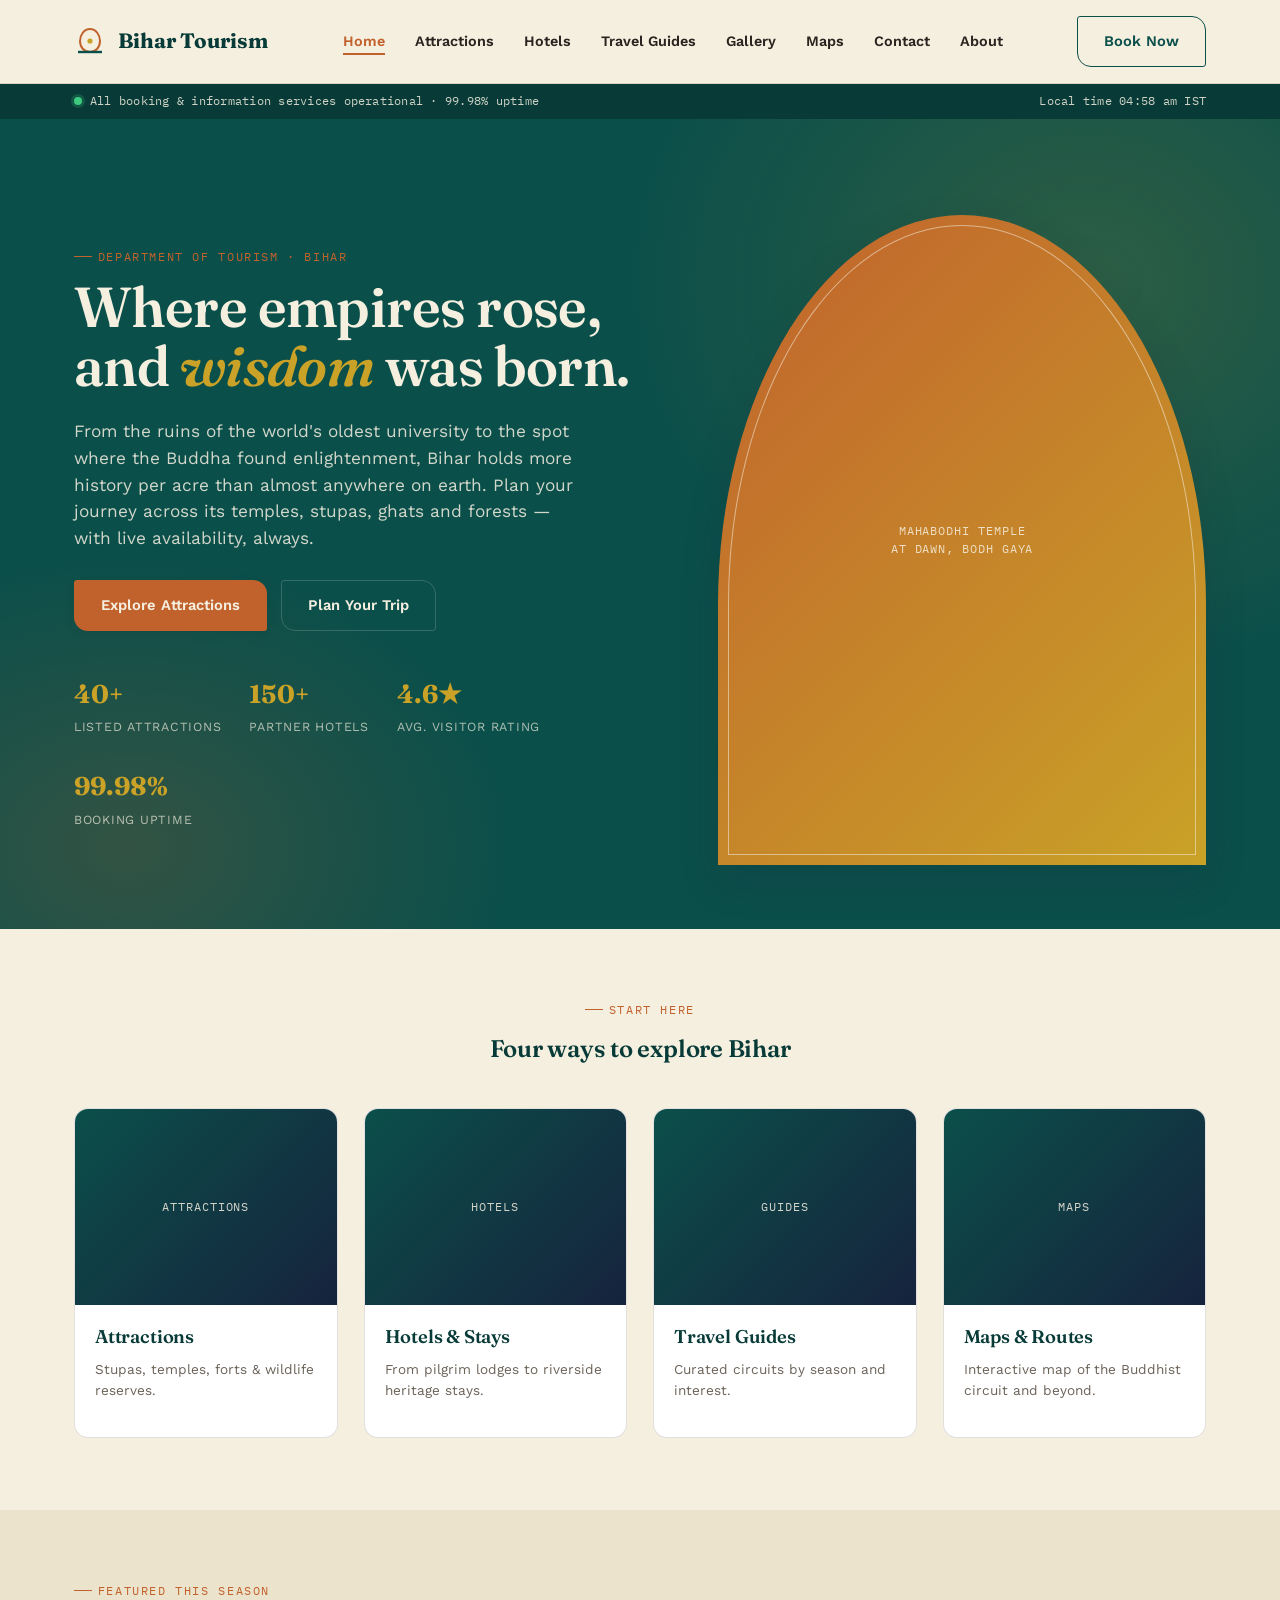
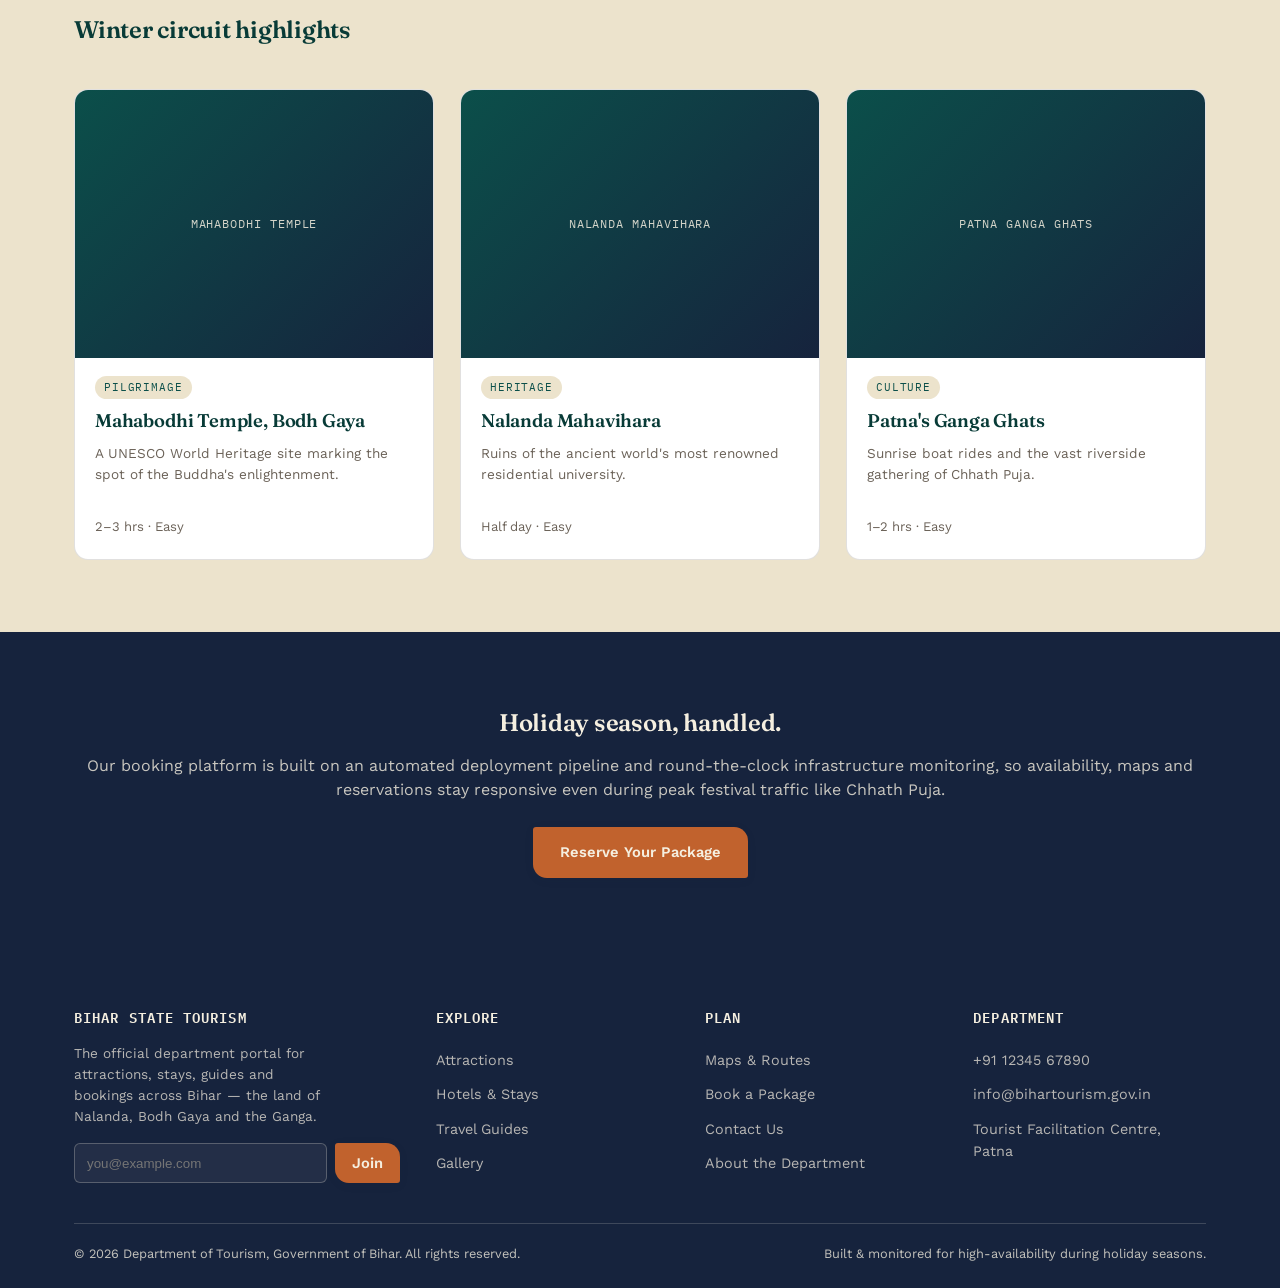
==== src/main/resources/templates/index.html @ 40209796 "frontend website done" ====
<!DOCTYPE html>
<html lang="en">
<head>
<meta charset="UTF-8">
<meta name="viewport" content="width=device-width, initial-scale=1.0">
<title>Home · Bihar State Tourism</title>
<meta name="description" content="Official tourism portal for the state of Bihar — attractions, hotels, guides, maps and bookings.">
<link rel="stylesheet" href="../static/css/style.css">
</head>
<body>
<a class="skip-link" href="#main">Skip to content</a>
<header class="site-header">
  <nav class="nav">
    <a class="brand" href="index.html">
      <svg class="mark" viewBox="0 0 32 32" fill="none" xmlns="http://www.w3.org/2000/svg" aria-hidden="true">
        <path d="M16 4 C10 4, 6 10, 6 16 C6 22, 10 27, 16 27 C22 27, 26 22, 26 16 C26 10, 22 4, 16 4Z" stroke="#C1622D" stroke-width="2" fill="none"/>
        <path d="M4 27h24" stroke="#0B4F4A" stroke-width="2.4"/>
        <circle cx="16" cy="16" r="2.6" fill="#C9A227"/>
      </svg>
      Bihar Tourism
    </a>
    <button class="nav-toggle" aria-label="Toggle menu" aria-expanded="false">
      <span></span><span></span><span></span>
    </button>
    <ul class="nav-links">
      <li><a href="index.html" class="active">Home</a></li>
      <li><a href="attractions.html">Attractions</a></li>
      <li><a href="hotels.html">Hotels</a></li>
      <li><a href="guides.html">Travel Guides</a></li>
      <li><a href="gallery.html">Gallery</a></li>
      <li><a href="maps.html">Maps</a></li>
      <li><a href="contact.html">Contact</a></li>
      <li><a href="about.html">About</a></li>
    </ul>
    <div class="nav-actions">
      <a class="btn btn-outline" href="booking.html">Book Now</a>
    </div>
  </nav>
</header>
<div class="status-strip">
  <div class="container">
    <span><span class="status-dot" aria-hidden="true"></span>All booking &amp; information services operational · 99.98% uptime</span>
    <span>Local time <span data-status-time>--:--</span> IST</span>
  </div>
</div>
<main id="main">

<section class="hero">
  <div class="container hero-grid">
    <div>
      <p class="eyebrow">Department of Tourism · Bihar</p>
      <h1>Where empires rose,<br>and <em>wisdom</em> was born.</h1>
      <p class="lead">From the ruins of the world's oldest university to the spot where the Buddha found enlightenment, Bihar holds more history per acre than almost anywhere on earth. Plan your journey across its temples, stupas, ghats and forests — with live availability, always.</p>
      <div class="hero-cta">
        <a class="btn btn-primary" href="attractions.html">Explore Attractions</a>
        <a class="btn btn-ghost" href="booking.html">Plan Your Trip</a>
      </div>
      <div class="hero-stats">
        <div class="stat"><b>40+</b><span>Listed Attractions</span></div>
        <div class="stat"><b>150+</b><span>Partner Hotels</span></div>
        <div class="stat"><b>4.6★</b><span>Avg. Visitor Rating</span></div>
        <div class="stat"><b>99.98%</b><span>Booking Uptime</span></div>
      </div>
    </div>
    <div class="arch-frame"><div class="ph gold"><span>Mahabodhi Temple<br>at dawn, Bodh Gaya</span></div></div>
  </div>
</section>

<section>
  <div class="container">
    <div class="section-head center">
      <p class="eyebrow" style="justify-content:center;">Start here</p>
      <h2>Four ways to explore Bihar</h2>
    </div>
    <div class="grid grid-4">
      <a class="card" href="attractions.html" data-card>
        <div class="thumb ph"><span>Attractions</span></div>
        <div class="body"><h3>Attractions</h3><p class="small">Stupas, temples, forts &amp; wildlife reserves.</p></div>
      </a>
      <a class="card" href="hotels.html" data-card>
        <div class="thumb ph"><span>Hotels</span></div>
        <div class="body"><h3>Hotels &amp; Stays</h3><p class="small">From pilgrim lodges to riverside heritage stays.</p></div>
      </a>
      <a class="card" href="guides.html" data-card>
        <div class="thumb ph"><span>Guides</span></div>
        <div class="body"><h3>Travel Guides</h3><p class="small">Curated circuits by season and interest.</p></div>
      </a>
      <a class="card" href="maps.html" data-card>
        <div class="thumb ph"><span>Maps</span></div>
        <div class="body"><h3>Maps &amp; Routes</h3><p class="small">Interactive map of the Buddhist circuit and beyond.</p></div>
      </a>
    </div>
  </div>
</section>

<section class="band-ivory-dim">
  <div class="container">
    <div class="section-head">
      <p class="eyebrow">Featured this season</p>
      <h2>Winter circuit highlights</h2>
    </div>
    <div class="grid grid-3">
      <div class="card">
        <div class="thumb ph"><span>Mahabodhi Temple</span></div>
        <div class="body">
          <span class="tag">Pilgrimage</span>
          <h3>Mahabodhi Temple, Bodh Gaya</h3>
          <p class="small">A UNESCO World Heritage site marking the spot of the Buddha's enlightenment.</p>
          <div class="foot"><span class="meta">2–3 hrs · Easy</span></div>
        </div>
      </div>
      <div class="card">
        <div class="thumb ph"><span>Nalanda Mahavihara</span></div>
        <div class="body">
          <span class="tag">Heritage</span>
          <h3>Nalanda Mahavihara</h3>
          <p class="small">Ruins of the ancient world's most renowned residential university.</p>
          <div class="foot"><span class="meta">Half day · Easy</span></div>
        </div>
      </div>
      <div class="card">
        <div class="thumb ph"><span>Patna Ganga Ghats</span></div>
        <div class="body">
          <span class="tag">Culture</span>
          <h3>Patna's Ganga Ghats</h3>
          <p class="small">Sunrise boat rides and the vast riverside gathering of Chhath Puja.</p>
          <div class="foot"><span class="meta">1–2 hrs · Easy</span></div>
        </div>
      </div>
    </div>
  </div>
</section>

<section class="band-dark">
  <div class="container text-center">
    <h2>Holiday season, handled.</h2>
    <p class="lead" style="margin:0 auto 24px; color:rgba(245,239,224,0.8);">Our booking platform is built on an automated deployment pipeline and round-the-clock infrastructure monitoring, so availability, maps and reservations stay responsive even during peak festival traffic like Chhath Puja.</p>
    <a class="btn btn-primary" href="booking.html">Reserve Your Package</a>
  </div>
</section>

</main>
<footer class="site-footer">
  <div class="container">
    <div class="footer-grid">
      <div>
        <h4>Bihar State Tourism</h4>
        <p class="small" style="color:rgba(245,239,224,0.72); max-width:32ch;">The official department portal for attractions, stays, guides and bookings across Bihar — the land of Nalanda, Bodh Gaya and the Ganga.</p>
        <form data-newsletter style="display:flex; gap:8px; margin-top:16px;">
          <label for="nl-email" class="visually-hidden" style="position:absolute; left:-9999px;">Email address</label>
          <input id="nl-email" type="email" placeholder="you@example.com" required
            style="flex:1; padding:10px 12px; border-radius:6px; border:1px solid rgba(245,239,224,0.25); background:rgba(245,239,224,0.06); color:#F5EFE0;">
          <button class="btn btn-primary" type="submit" style="padding:10px 16px;">Join</button>
        </form>
      </div>
      <div>
        <h4>Explore</h4>
        <a href="attractions.html">Attractions</a>
        <a href="hotels.html">Hotels &amp; Stays</a>
        <a href="guides.html">Travel Guides</a>
        <a href="gallery.html">Gallery</a>
      </div>
      <div>
        <h4>Plan</h4>
        <a href="maps.html">Maps &amp; Routes</a>
        <a href="booking.html">Book a Package</a>
        <a href="contact.html">Contact Us</a>
        <a href="about.html">About the Department</a>
      </div>
      <div>
        <h4>Department</h4>
        <a href="tel:+911234567890">+91 12345 67890</a>
        <a href="mailto:info@bihartourism.gov.in">info@bihartourism.gov.in</a>
        <a href="#">Tourist Facilitation Centre, Patna</a>
      </div>
    </div>
    <div class="footer-bottom">
      <span>© 2026 Department of Tourism, Government of Bihar. All rights reserved.</span>
      <span>Built &amp; monitored for high-availability during holiday seasons.</span>
    </div>
  </div>
</footer>
<button class="to-top" aria-label="Back to top">↑</button>
<script src="../static/js/script.js"></script>
</body>
</html>
---- src/main/resources/static/css/style.css ----
/* ==========================================================================
   Kokanya State Tourism — Design System
   "Where the Ghats Meet the Sea"
   Signature motif: the coastal temple arch (see --arch clip-paths & .arch-frame)
   ========================================================================== */

@import url('https://fonts.googleapis.com/css2?family=Fraunces:opsz,wght@9..144,400;9..144,500;9..144,600;9..144,700&family=Work+Sans:wght@400;500;600;700&family=IBM+Plex+Mono:wght@400;500&display=swap');

:root{
  /* Color tokens */
  --teal-deep:      #0B4F4A;
  --teal-ink:       #083B37;
  --terracotta:     #C1622D;
  --terracotta-dk:  #A34F22;
  --ivory:          #F5EFE0;
  --ivory-dim:      #ECE3CC;
  --indigo-night:   #16233D;
  --gold:           #C9A227;
  --charcoal:       #2A2420;
  --white:          #FFFFFF;
  --line:           rgba(42,36,32,0.14);
  --line-on-dark:   rgba(245,239,224,0.18);

  /* Type */
  --font-display: 'Fraunces', serif;
  --font-body: 'Work Sans', sans-serif;
  --font-mono: 'IBM Plex Mono', monospace;

  /* Layout */
  --max-w: 1180px;
  --radius-s: 6px;
  --radius-m: 14px;
  --shadow-1: 0 2px 10px rgba(22,35,61,0.08);
  --shadow-2: 0 16px 40px rgba(22,35,61,0.16);
}

*, *::before, *::after{ box-sizing: border-box; }
html{ scroll-behavior: smooth; }
@media (prefers-reduced-motion: reduce){
  html{ scroll-behavior: auto; }
  *{ animation-duration: 0.001ms !important; animation-iteration-count: 1 !important; transition-duration: 0.001ms !important; }
}

body{
  margin:0;
  font-family: var(--font-body);
  color: var(--charcoal);
  background: var(--ivory);
  line-height: 1.55;
  -webkit-font-smoothing: antialiased;
}

img{ max-width:100%; display:block; }
a{ color: inherit; text-decoration: none; }
ul{ margin:0; padding:0; list-style:none; }
h1,h2,h3,h4{ font-family: var(--font-display); margin:0 0 .5em; font-weight:600; letter-spacing:-0.01em; color: var(--teal-ink); }
p{ margin:0 0 1em; }

.eyebrow{
  font-family: var(--font-mono);
  font-size: 0.72rem;
  letter-spacing: 0.14em;
  text-transform: uppercase;
  color: var(--terracotta);
  display:flex; align-items:center; gap:.5em;
}
.eyebrow::before{ content:""; width:18px; height:1px; background: var(--terracotta); display:inline-block; }

.container{ max-width: var(--max-w); margin: 0 auto; padding: 0 24px; }
section{ padding: 72px 0; }

:focus-visible{ outline: 3px solid var(--gold); outline-offset: 2px; }

/* ---------- Buttons ---------- */
.btn{
  display:inline-flex; align-items:center; justify-content:center; gap:.5em;
  font-family: var(--font-body); font-weight:600; font-size:0.92rem;
  padding: 13px 26px; border-radius: 3px 14px 3px 14px;
  border: 1px solid transparent; cursor:pointer; transition: transform .18s ease, box-shadow .18s ease, background .18s ease;
  white-space: nowrap;
}
.btn:hover{ transform: translateY(-2px); }
.btn-primary{ background: var(--terracotta); color: var(--ivory); box-shadow: var(--shadow-1); }
.btn-primary:hover{ background: var(--terracotta-dk); box-shadow: var(--shadow-2); }
.btn-ghost{ background: transparent; border-color: var(--line-on-dark); color: inherit; }
.btn-ghost:hover{ border-color: currentColor; }
.btn-outline{ background:transparent; border-color: var(--teal-deep); color: var(--teal-deep); }
.btn-outline:hover{ background: var(--teal-deep); color: var(--ivory); }
.btn-block{ width:100%; }
.btn[disabled]{ opacity:.55; cursor:not-allowed; transform:none; }

/* ---------- Header / Nav ---------- */
.site-header{
  position: sticky; top:0; z-index: 100;
  background: rgba(245,239,224,0.92); backdrop-filter: blur(8px);
  border-bottom: 1px solid var(--line);
}
.nav{
  display:flex; align-items:center; justify-content:space-between;
  padding: 16px 24px; max-width: var(--max-w); margin:0 auto;
}
.brand{ display:flex; align-items:center; gap:.6em; font-family: var(--font-display); font-size:1.3rem; font-weight:700; color: var(--teal-ink); }
.brand .mark{ width:32px; height:32px; }
.nav-links{ display:flex; align-items:center; gap: 30px; }
.nav-links a{
  font-size: 0.9rem; font-weight:600; color: var(--charcoal); position:relative; padding: 4px 0;
}
.nav-links a::after{
  content:""; position:absolute; left:0; bottom:-2px; width:0; height:2px; background: var(--terracotta); transition: width .2s ease;
}
.nav-links a:hover::after, .nav-links a.active::after{ width:100%; }
.nav-links a.active{ color: var(--terracotta); }
.nav-actions{ display:flex; align-items:center; gap:14px; }
.nav-toggle{
  display:none; flex-direction:column; gap:5px; background:none; border:none; cursor:pointer; padding:8px;
}
.nav-toggle span{ width:24px; height:2px; background: var(--teal-ink); display:block; }

@media (max-width: 880px){
  .nav-toggle{ display:flex; }
  .nav-links{
    position:absolute; top:100%; left:0; right:0; background: var(--ivory);
    flex-direction:column; align-items:flex-start; gap:0; border-bottom:1px solid var(--line);
    max-height:0; overflow:hidden; transition: max-height .3s ease;
  }
  .nav-links.open{ max-height: 480px; }
  .nav-links a{ padding: 14px 24px; width:100%; border-bottom:1px solid var(--line); }
  .nav-links a::after{ display:none; }
  .nav-actions .btn-outline{ display:none; }
}

/* ---------- Hero ---------- */
.hero{
  position:relative; overflow:hidden; background: var(--teal-deep); color: var(--ivory);
  padding: 96px 0 64px;
}
.hero::before{
  content:""; position:absolute; inset:0;
  background:
    radial-gradient(60% 80% at 85% 20%, rgba(201,162,39,0.18), transparent 60%),
    radial-gradient(50% 60% at 10% 90%, rgba(193,98,45,0.22), transparent 60%);
  pointer-events:none;
}
.hero-grid{ position:relative; display:grid; grid-template-columns: 1.1fr .9fr; gap:48px; align-items:center; }
.hero h1{ color: var(--ivory); font-size: clamp(2.4rem, 4.4vw, 3.6rem); line-height:1.05; margin-bottom:.4em; }
.hero h1 em{ font-style:italic; color: var(--gold); }
.hero p.lead{ font-size:1.08rem; max-width: 46ch; color: rgba(245,239,224,0.85); }
.hero-cta{ display:flex; gap:14px; margin-top: 28px; flex-wrap:wrap; }
.hero-stats{ display:flex; gap:28px; margin-top:44px; flex-wrap:wrap; }
.hero-stats .stat b{ display:block; font-family: var(--font-display); font-size:1.6rem; color: var(--gold); }
.hero-stats .stat span{ font-size:0.78rem; color: rgba(245,239,224,0.7); text-transform:uppercase; letter-spacing:.06em; }

/* Signature arch motif */
.arch-frame{
  position:relative; border-radius: 50% 50% 3px 3px / 60% 60% 0 0;
  overflow:hidden; box-shadow: var(--shadow-2);
  aspect-ratio: 3/4;
}
.arch-frame img, .arch-frame .ph{ width:100%; height:100%; object-fit:cover; }
.arch-frame::after{
  content:""; position:absolute; inset:10px; border:1.5px solid rgba(245,239,224,0.55);
  border-radius: 50% 50% 3px 3px / 60% 60% 0 0; pointer-events:none;
}

/* Placeholder "photo" blocks (no binary images shipped in this build) */
.ph{
  display:flex; align-items:center; justify-content:center; text-align:center;
  color: var(--ivory); font-family:var(--font-mono); font-size:.72rem; letter-spacing:.08em; text-transform:uppercase;
  background: linear-gradient(135deg, var(--teal-deep), var(--indigo-night));
  padding: 10px;
}
.ph.gold{ background: linear-gradient(135deg, var(--terracotta), var(--gold)); }
.ph span{ opacity:.85; }

/* ---------- Section headers ---------- */
.section-head{ max-width: 640px; margin-bottom: 40px; }
.section-head.center{ margin-left:auto; margin-right:auto; text-align:center; }

/* ---------- Cards ---------- */
.grid{ display:grid; gap: 26px; }
.grid-3{ grid-template-columns: repeat(3, 1fr); }
.grid-4{ grid-template-columns: repeat(4, 1fr); }
.grid-2{ grid-template-columns: repeat(2, 1fr); }
@media (max-width: 980px){ .grid-3, .grid-4{ grid-template-columns: repeat(2,1fr); } }
@media (max-width: 620px){ .grid-2,.grid-3,.grid-4{ grid-template-columns: 1fr; } }

.card{
  background: var(--white); border-radius: var(--radius-m); overflow:hidden;
  border:1px solid var(--line); transition: transform .2s ease, box-shadow .2s ease;
  display:flex; flex-direction:column;
}
.card:hover{ transform: translateY(-4px); box-shadow: var(--shadow-2); }
.card .thumb{ aspect-ratio: 4/3; }
.card .body{ padding: 18px 20px 22px; display:flex; flex-direction:column; gap:8px; flex:1; }
.card .tag{
  font-family: var(--font-mono); font-size:.68rem; letter-spacing:.08em; text-transform:uppercase;
  color: var(--teal-deep); background: var(--ivory-dim); padding:3px 9px; border-radius:20px; align-self:flex-start;
}
.card h3{ font-size:1.15rem; margin:0; }
.card .meta{ font-size:.82rem; color:#6b6258; display:flex; gap:14px; }
.card .price{ font-family: var(--font-mono); font-weight:600; color: var(--terracotta); }
.card .foot{ margin-top:auto; display:flex; justify-content:space-between; align-items:center; padding-top:10px; }

/* ---------- Filters / search bar ---------- */
.filter-bar{
  display:flex; flex-wrap:wrap; gap:12px; align-items:center; padding:18px;
  background: var(--white); border:1px solid var(--line); border-radius: var(--radius-m);
  margin-bottom: 34px;
}
.filter-bar input[type="search"]{
  flex:1; min-width:200px; padding:11px 14px; border:1px solid var(--line); border-radius:8px; font-family:var(--font-body); font-size:.92rem;
}
.chip{
  font-family: var(--font-mono); font-size:.75rem; padding:8px 14px; border-radius:20px; border:1px solid var(--line);
  background: var(--ivory); cursor:pointer; transition: all .15s ease;
}
.chip.active, .chip:hover{ background: var(--teal-deep); color:var(--ivory); border-color: var(--teal-deep); }
.empty-state{ text-align:center; padding: 50px 20px; color:#786f63; display:none; }
.empty-state.show{ display:block; }

/* ---------- Forms ---------- */
.form-grid{ display:grid; grid-template-columns: 1fr 1fr; gap:18px; }
@media (max-width:620px){ .form-grid{ grid-template-columns:1fr; } }
.field{ display:flex; flex-direction:column; gap:6px; }
.field.full{ grid-column: 1 / -1; }
.field label{ font-size:.82rem; font-weight:600; color: var(--teal-ink); }
.field .hint{ font-size:.74rem; color:#8a8074; }
.field input, .field select, .field textarea{
  padding: 12px 14px; border:1px solid var(--line); border-radius:8px; font-family:var(--font-body); font-size:.94rem; background:var(--white);
  color: var(--charcoal);
}
.field input:focus, .field select:focus, .field textarea:focus{ border-color: var(--terracotta); }
.field.error input, .field.error select, .field.error textarea{ border-color:#B3402B; }
.field .err-msg{ font-size:.76rem; color:#B3402B; display:none; }
.field.error .err-msg{ display:block; }
.form-card{ background: var(--white); border:1px solid var(--line); border-radius: var(--radius-m); padding: 32px; box-shadow: var(--shadow-1); }

/* ---------- Banded sections ---------- */
.band-dark{ background: var(--indigo-night); color: var(--ivory); }
.band-dark h2{ color: var(--ivory); }
.band-ivory-dim{ background: var(--ivory-dim); }

/* ---------- Timeline / steps (guides) ---------- */
.steps{ counter-reset: step; display:flex; flex-direction:column; gap:0; }
.step{
  display:grid; grid-template-columns: 56px 1fr; gap:20px; padding: 22px 0; border-bottom:1px solid var(--line);
}
.step:last-child{ border-bottom:none; }
.step .num{
  counter-increment: step; font-family: var(--font-display); font-size:1.4rem; color: var(--terracotta);
}
.step .num::before{ content: counter(step, decimal-leading-zero); }

/* ---------- Gallery / lightbox ---------- */
.gallery-grid{ display:grid; grid-template-columns: repeat(4, 1fr); gap:14px; }
@media (max-width:900px){ .gallery-grid{ grid-template-columns: repeat(2,1fr); } }
.gallery-item{ cursor:pointer; border-radius: var(--radius-s); overflow:hidden; aspect-ratio:1; border:1px solid var(--line); }
.gallery-item .ph{ height:100%; }
.lightbox{
  position:fixed; inset:0; background: rgba(11,20,35,0.92); display:none; align-items:center; justify-content:center;
  z-index:1000; padding:30px; flex-direction:column; gap:14px;
}
.lightbox.open{ display:flex; }
.lightbox .lb-frame{ max-width:720px; width:100%; aspect-ratio:4/3; }
.lightbox .lb-cap{ color: var(--ivory); font-family:var(--font-mono); font-size:.85rem; text-align:center; }
.lightbox .lb-close{ position:absolute; top:24px; right:28px; background:none; border:none; color:var(--ivory); font-size:1.8rem; cursor:pointer; }
.lightbox .lb-nav{ display:flex; gap:20px; }
.lightbox .lb-nav button{ background: rgba(245,239,224,0.12); border:1px solid var(--line-on-dark); color:var(--ivory); border-radius:50%; width:40px; height:40px; cursor:pointer; }

/* Container settings */
.gallery-item .ph {
  position: relative;
  width: 100%;
  height: 100%;
}

/* Image formatting */
.gallery-item img {
  width: 100%;
  height: 100%;
  object-fit: cover;
  display: block;
}

/* Text overlay alignment */
.gallery-item .item-name {
  position: absolute;
  bottom: 0;
  left: 0;
  right: 0;
  background: linear-gradient(transparent, rgba(0, 0, 0, 0.75));
  color: #ffffff;
  padding: 12px 10px;
  font-size: 0.9rem;
  font-weight: 500;
  text-shadow: 1px 1px 2px rgba(0,0,0,0.5);
}


/* ---------- Maps page ---------- */
#map{ height: 520px; border-radius: var(--radius-m); border:1px solid var(--line); }
.map-legend{ display:flex; gap:16px; flex-wrap:wrap; margin-top:16px; font-size:.85rem; }
.map-legend span{ display:inline-flex; align-items:center; gap:6px; }
.dot{ width:10px; height:10px; border-radius:50%; display:inline-block; }

/* ---------- Booking summary ---------- */
.summary-card{
  background: var(--teal-deep); color: var(--ivory); border-radius: var(--radius-m); padding:26px;
  position:sticky; top:100px;
}
.summary-card h3{ color: var(--ivory); }
.summary-row{ display:flex; justify-content:space-between; padding:10px 0; border-bottom:1px solid var(--line-on-dark); font-size:.92rem; }
.summary-row.total{ font-weight:700; font-size:1.05rem; border-bottom:none; padding-top:16px; }

/* ---------- Status strip (infra/reliability nod) ---------- */
.status-strip{
  background: var(--teal-ink); color: rgba(245,239,224,0.85); font-family: var(--font-mono); font-size:.76rem;
  padding: 8px 0; letter-spacing:.02em;
}
.status-strip .container{ display:flex; align-items:center; justify-content:space-between; flex-wrap:wrap; gap:8px; }
.status-dot{ width:8px; height:8px; border-radius:50%; background:#3CCB7F; display:inline-block; margin-right:8px; box-shadow:0 0 0 3px rgba(60,203,127,0.2); }

/* ---------- Footer ---------- */
.site-footer{ background: var(--indigo-night); color: rgba(245,239,224,0.78); padding: 56px 0 24px; }
.footer-grid{ display:grid; grid-template-columns: 1.4fr 1fr 1fr 1fr; gap:36px; }
@media (max-width:820px){ .footer-grid{ grid-template-columns: 1fr 1fr; } }
.footer-grid h4{ color: var(--ivory); font-size:.85rem; text-transform:uppercase; letter-spacing:.08em; font-family:var(--font-mono); margin-bottom:16px; }
.footer-grid a{ display:block; padding:6px 0; font-size:.9rem; color: rgba(245,239,224,0.72); }
.footer-grid a:hover{ color: var(--gold); }
.footer-bottom{ margin-top:40px; padding-top:20px; border-top:1px solid var(--line-on-dark); display:flex; justify-content:space-between; flex-wrap:wrap; gap:10px; font-size:.8rem; }

/* ---------- Back to top ---------- */
.to-top{
  position:fixed; bottom:26px; right:26px; width:46px; height:46px; border-radius:50%;
  background: var(--terracotta); color:var(--ivory); border:none; cursor:pointer; box-shadow: var(--shadow-2);
  display:flex; align-items:center; justify-content:center; opacity:0; pointer-events:none; transition: opacity .25s ease, transform .25s ease;
  z-index: 90;
}
.to-top.show{ opacity:1; pointer-events:auto; }

/* ---------- Toast ---------- */
.toast{
  position:fixed; bottom:26px; left:50%; transform: translateX(-50%) translateY(20px);
  background: var(--teal-ink); color: var(--ivory); padding: 14px 22px; border-radius: 10px; font-size:.9rem;
  opacity:0; pointer-events:none; transition: all .3s ease; z-index: 200; box-shadow: var(--shadow-2);
}
.toast.show{ opacity:1; transform: translateX(-50%) translateY(0); }

/* ---------- Utility ---------- */
.text-center{ text-align:center; }
.mt-0{ margin-top:0; }
.small{ font-size:.85rem; color:#6b6258; }
.divider{ height:1px; background:var(--line); margin: 48px 0; border:none; }
.badge-list{ display:flex; gap:10px; flex-wrap:wrap; }
.skip-link{ position:absolute; left:-999px; top:0; background:var(--terracotta); color:var(--ivory); padding:10px 16px; z-index:1000; }
.skip-link:focus{ left:12px; top:12px; }
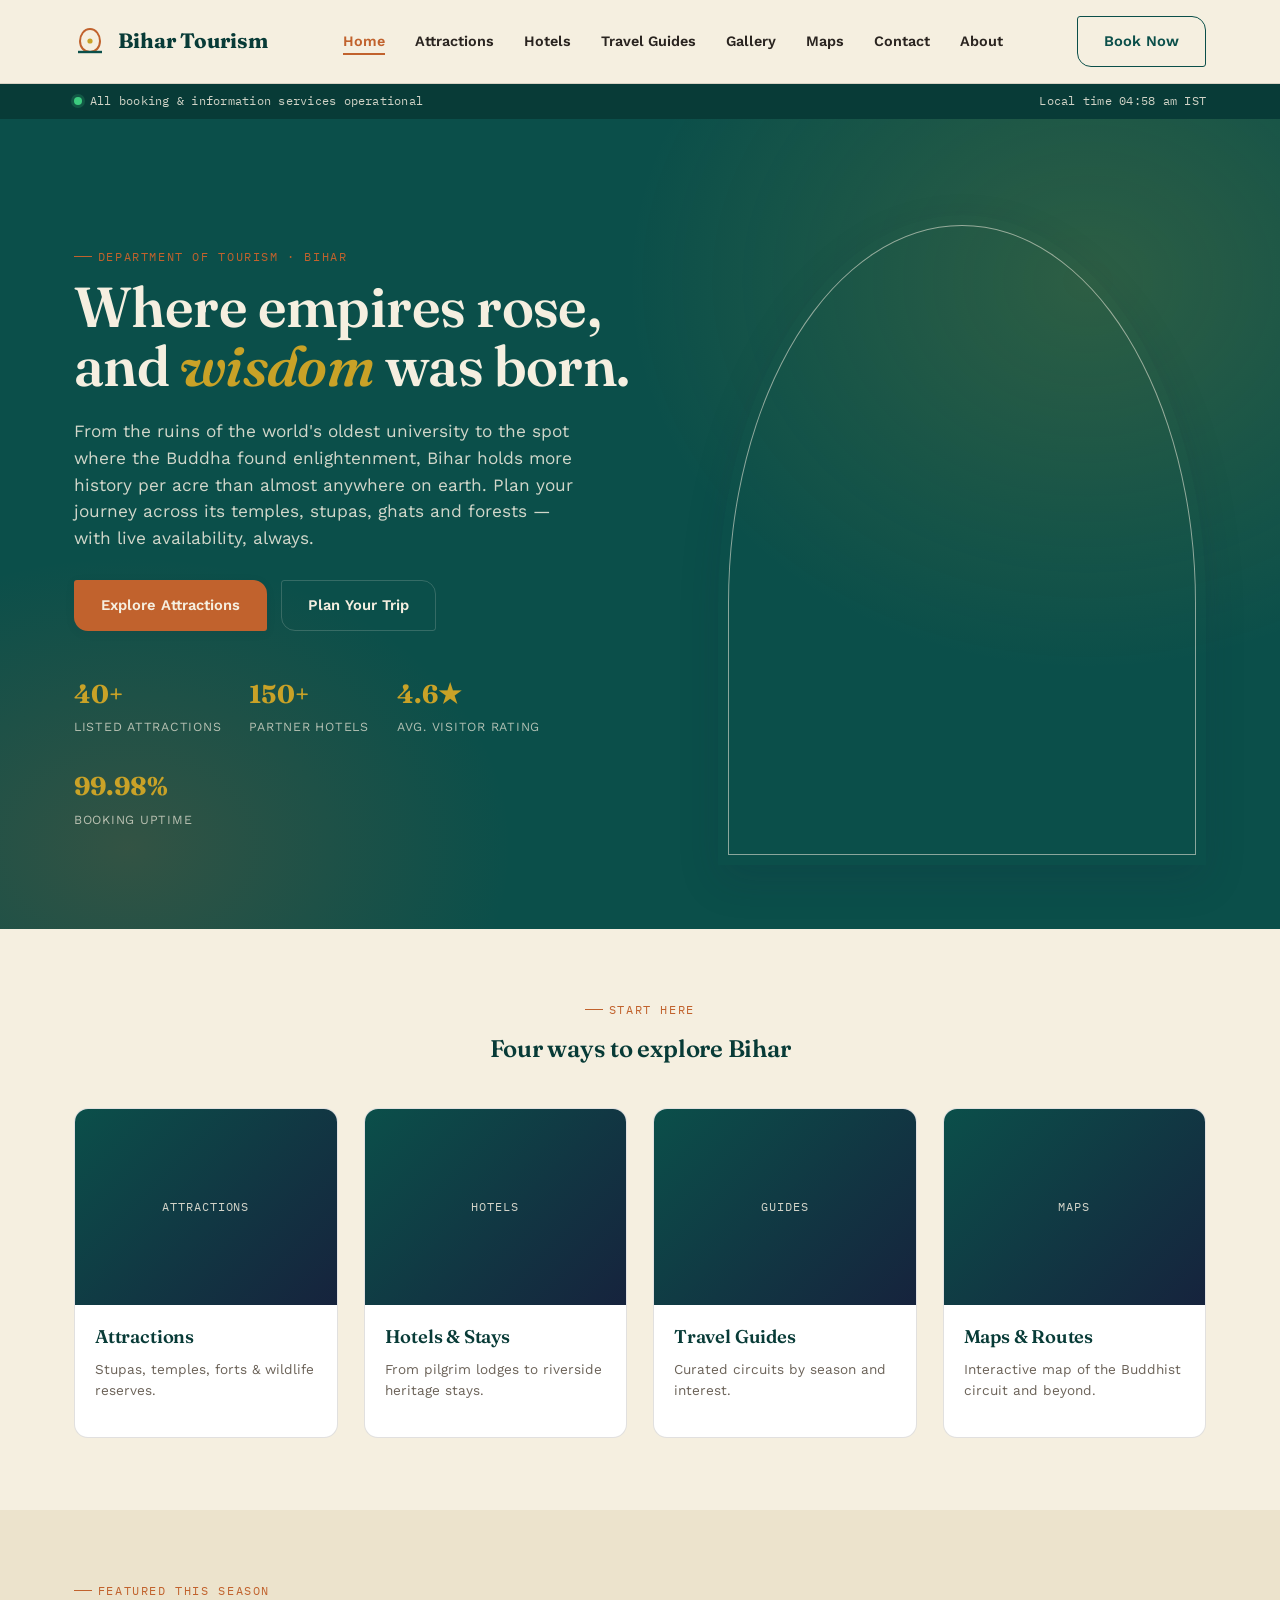
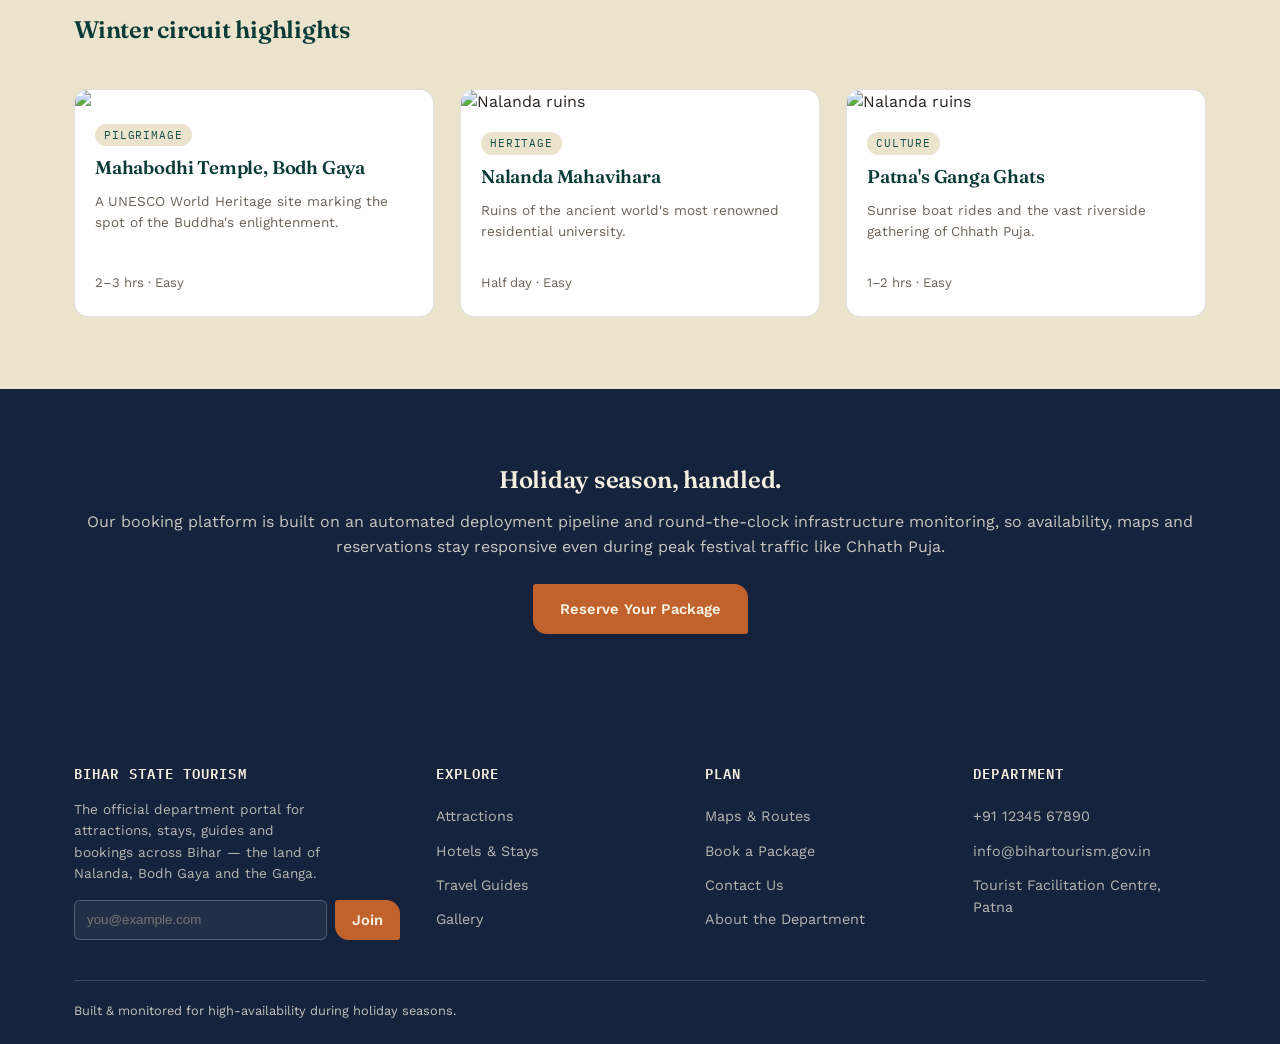
==== commit ae12bb85: "images added" ====
--- a/src/main/resources/templates/index.html
+++ b/src/main/resources/templates/index.html
@@ -39,7 +39,7 @@
 </header>
 <div class="status-strip">
   <div class="container">
-    <span><span class="status-dot" aria-hidden="true"></span>All booking &amp; information services operational · 99.98% uptime</span>
+    <span><span class="status-dot" aria-hidden="true"></span>All booking &amp; information services operational</span>
     <span>Local time <span data-status-time>--:--</span> IST</span>
   </div>
 </div>
@@ -62,7 +62,7 @@
         <div class="stat"><b>99.98%</b><span>Booking Uptime</span></div>
       </div>
     </div>
-    <div class="arch-frame"><div class="ph gold"><span>Mahabodhi Temple<br>at dawn, Bodh Gaya</span></div></div>
+    <div class="arch-frame">          <img src="/project/src/main/resources/static/images/madhubani_painting.webp" alt="Nalanda ruins"></div>
   </div>
 </section>
 
@@ -101,7 +101,7 @@
     </div>
     <div class="grid grid-3">
       <div class="card">
-        <div class="thumb ph"><span>Mahabodhi Temple</span></div>
+        <img src="/project/src/main/resources/static/images/images.jpg" >
         <div class="body">
           <span class="tag">Pilgrimage</span>
           <h3>Mahabodhi Temple, Bodh Gaya</h3>
@@ -110,7 +110,7 @@
         </div>
       </div>
       <div class="card">
-        <div class="thumb ph"><span>Nalanda Mahavihara</span></div>
+        <img src="/project/src/main/resources/static/images/ruins.jpg" alt="Nalanda ruins">
         <div class="body">
           <span class="tag">Heritage</span>
           <h3>Nalanda Mahavihara</h3>
@@ -119,7 +119,8 @@
         </div>
       </div>
       <div class="card">
-        <div class="thumb ph"><span>Patna Ganga Ghats</span></div>
+                  <img src="/project/src/main/resources/static/images/gandhi ghat.jpg" alt="Nalanda ruins">
+
         <div class="body">
           <span class="tag">Culture</span>
           <h3>Patna's Ganga Ghats</h3>
@@ -175,7 +176,6 @@
       </div>
     </div>
     <div class="footer-bottom">
-      <span>© 2026 Department of Tourism, Government of Bihar. All rights reserved.</span>
       <span>Built &amp; monitored for high-availability during holiday seasons.</span>
     </div>
   </div>
